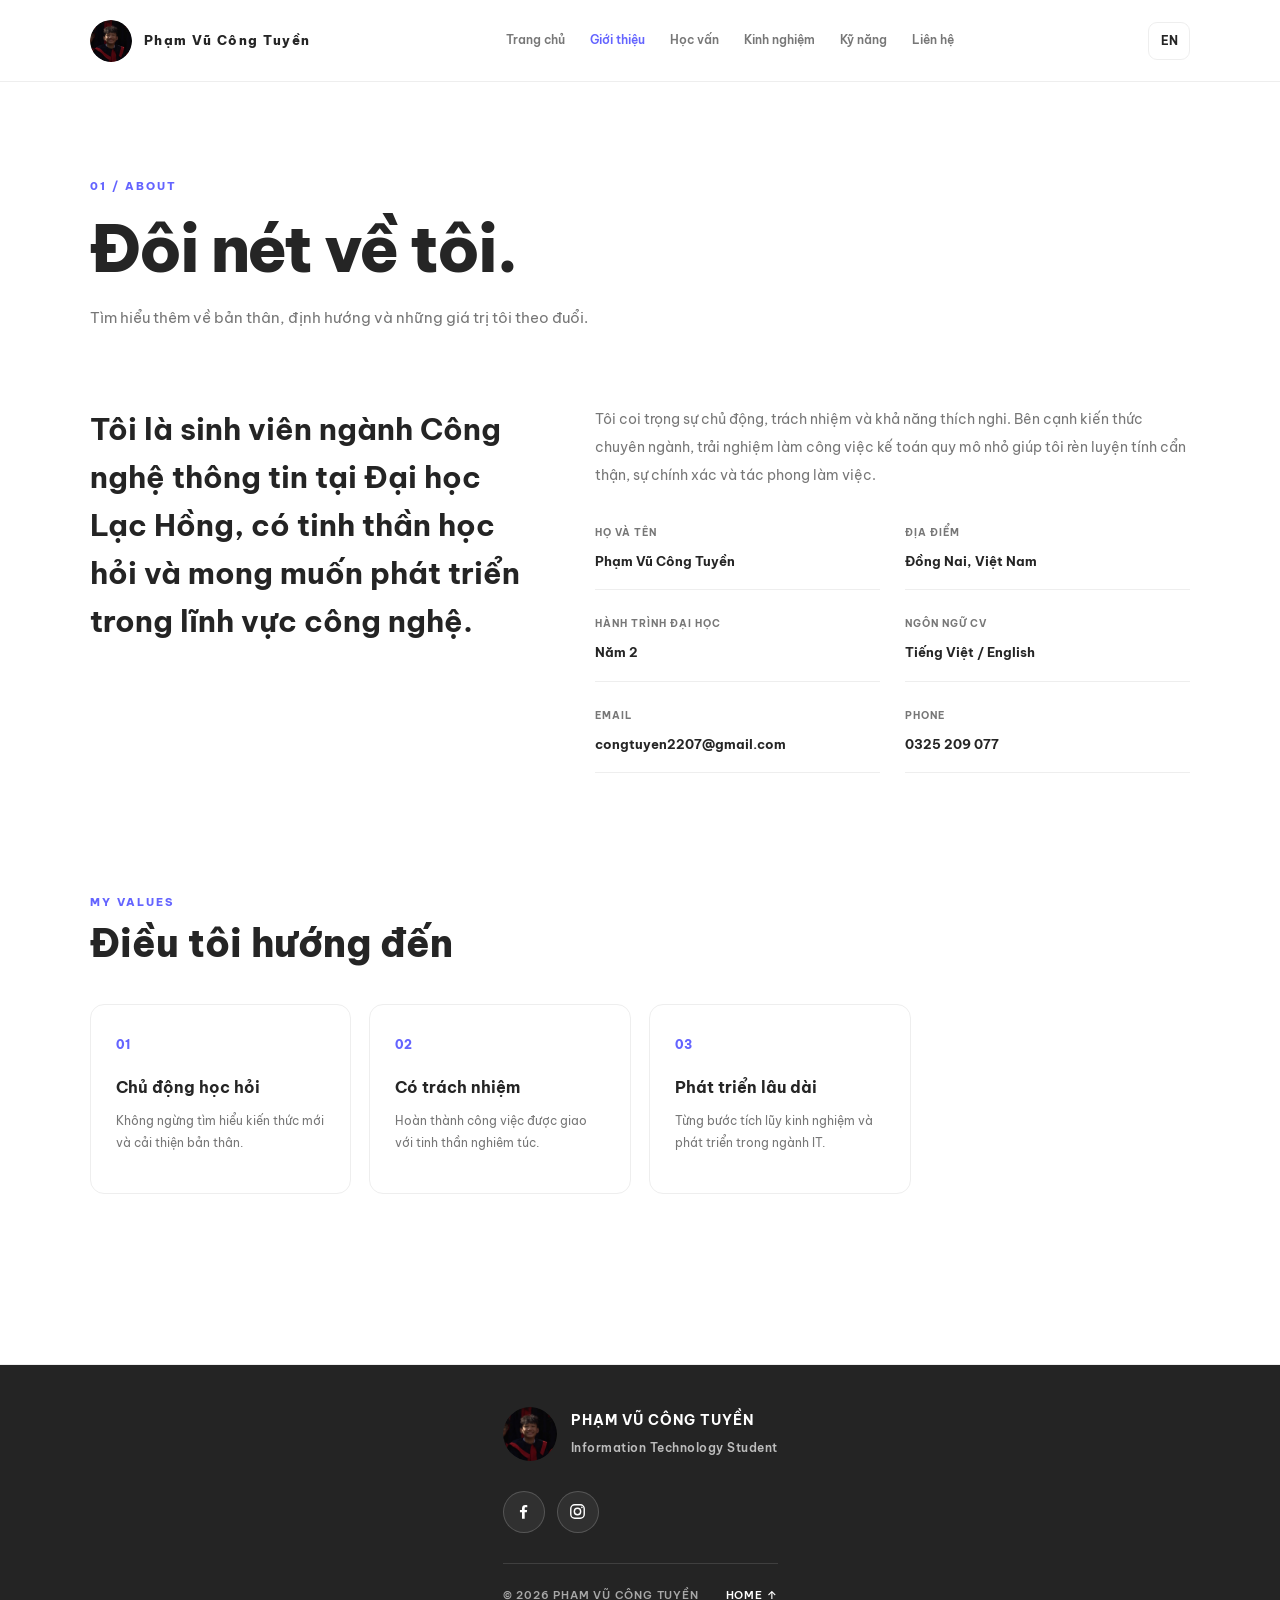
==== about.html @ cd97d3ff "Add files via upload" ====
<!DOCTYPE html>
<html lang="vi">

<head>
  <meta charset="UTF-8">
  <meta name="viewport" content="width=device-width, initial-scale=1.0">
  <title>Giới thiệu | Phạm Vũ Công Tuyền</title>
  <link rel="preconnect" href="https://fonts.googleapis.com">
  <link rel="preconnect" href="https://fonts.gstatic.com" crossorigin>
  <link
    href="https://fonts.googleapis.com/css2?family=Be+Vietnam+Pro:wght@400;500;600;700;800&family=Inter:wght@400;500;600;700;800&display=swap"
    rel="stylesheet">
  <link rel="stylesheet" href="css/style.css">
</head>

<body>

  <header class="topbar">
    <a class="brand" href="index.html">
      <img class="brand-logo" src="images/logo.png" alt="Logo Công Tuyền">
      <span>Phạm Vũ Công Tuyền</span>
    </a>

    <nav aria-label="Điều hướng chính">
      <a href="index.html" data-vi="Trang chủ" data-en="Home">Trang chủ</a>
      <a class="active" href="about.html" data-vi="Giới thiệu" data-en="About">Giới thiệu</a>
      <a href="education.html" data-vi="Học vấn" data-en="Education">Học vấn</a>
      <a href="experience.html" data-vi="Kinh nghiệm" data-en="Experience">Kinh nghiệm</a>
      <a href="skills.html" data-vi="Kỹ năng" data-en="Skills">Kỹ năng</a>
      <a href="contact.html" data-vi="Liên hệ" data-en="Contact">Liên hệ</a>
    </nav>

    <div class="top-actions">
      <button class="lang-btn" id="languageToggle" type="button">EN</button>
      <button class="menu-btn" id="menuToggle" type="button" aria-label="Mở menu">☰</button>
    </div>
  </header>

  <main class="page-main">
    <section class="page-banner section-wrap">
      <p class="eyebrow">01 / ABOUT</p>
      <h1 data-vi="Đôi nét về tôi." data-en="A little about me.">Đôi nét về tôi.</h1>
      <p data-vi="Tìm hiểu thêm về bản thân, định hướng và những giá trị tôi theo đuổi."
        data-en="Learn more about me, my goals, and the values I pursue.">
        Tìm hiểu thêm về bản thân, định hướng và những giá trị tôi theo đuổi.
      </p>
    </section>

    <section class="about section-wrap">
      <div class="about-grid">
        <div>
          <p class="about-lead"
            data-vi="Tôi là sinh viên ngành Công nghệ thông tin tại Đại học Lạc Hồng, có tinh thần học hỏi và mong muốn phát triển trong lĩnh vực công nghệ."
            data-en="I am an Information Technology student at Lac Hong University, eager to learn and develop a career in technology.">
            Tôi là sinh viên ngành Công nghệ thông tin tại Đại học Lạc Hồng, có tinh thần học hỏi và mong muốn phát
            triển trong lĩnh vực công nghệ.
          </p>
        </div>

        <div class="about-detail">
          <p data-vi="Tôi coi trọng sự chủ động, trách nhiệm và khả năng thích nghi. Bên cạnh kiến thức chuyên ngành, trải nghiệm làm công việc kế toán quy mô nhỏ giúp tôi rèn luyện tính cẩn thận, sự chính xác và tác phong làm việc."
            data-en="I value initiative, responsibility, and adaptability. My experience with small-scale accounting has helped me develop attention to detail, accuracy, and a practical work ethic.">
            Tôi coi trọng sự chủ động, trách nhiệm và khả năng thích nghi. Bên cạnh kiến thức chuyên ngành, trải nghiệm
            làm công việc kế toán quy mô nhỏ giúp tôi rèn luyện tính cẩn thận, sự chính xác và tác phong làm việc.
          </p>

          <div class="facts">
            <div>
              <small data-vi="HỌ VÀ TÊN" data-en="FULL NAME">HỌ VÀ TÊN</small>
              <b>Phạm Vũ Công Tuyền</b>
            </div>

            <div>
              <small data-vi="ĐỊA ĐIỂM" data-en="LOCATION">ĐỊA ĐIỂM</small>
              <b data-vi="Đồng Nai, Việt Nam" data-en="Dong Nai, Vietnam">Đồng Nai, Việt Nam</b>
            </div>

            <div>
              <small data-vi="HÀNH TRÌNH ĐẠI HỌC" data-en="UNIVERSITY JOURNEY">HÀNH TRÌNH ĐẠI HỌC</small>
              <b data-vi="Năm 2" data-en="Year 2">Năm 2</b>
            </div>

            <div>
              <small data-vi="NGÔN NGỮ CV" data-en="CV LANGUAGE">NGÔN NGỮ CV</small>
              <b>Tiếng Việt / English</b>
            </div>

            <div>
              <small>EMAIL</small>
              <b>congtuyen2207@gmail.com</b>
            </div>

            <div>
              <small>PHONE</small>
              <b>0325 209 077</b>
            </div>
          </div>
        </div>
      </div>
    </section>

    <section class="about-values section-wrap">
      <div class="section-heading">
        <p class="eyebrow">MY VALUES</p>
        <h2 data-vi="Điều tôi hướng đến" data-en="What I strive for">Điều tôi hướng đến</h2>
      </div>

      <div class="overview-grid">
        <article class="overview-card">
          <span>01</span>
          <h3 data-vi="Chủ động học hỏi" data-en="Proactive learning">Chủ động học hỏi</h3>
          <p data-vi="Không ngừng tìm hiểu kiến thức mới và cải thiện bản thân."
            data-en="Continuously learning new things and improving myself.">Không ngừng tìm hiểu kiến thức mới và cải
            thiện bản thân.</p>
        </article>

        <article class="overview-card">
          <span>02</span>
          <h3 data-vi="Có trách nhiệm" data-en="Responsibility">Có trách nhiệm</h3>
          <p data-vi="Hoàn thành công việc được giao với tinh thần nghiêm túc."
            data-en="Taking assigned tasks seriously and completing them responsibly.">Hoàn thành công việc được giao
            với tinh thần nghiêm túc.</p>
        </article>

        <article class="overview-card">
          <span>03</span>
          <h3 data-vi="Phát triển lâu dài" data-en="Long-term growth">Phát triển lâu dài</h3>
          <p data-vi="Từng bước tích lũy kinh nghiệm và phát triển trong ngành IT."
            data-en="Gradually gaining experience and building a career in IT.">Từng bước tích lũy kinh nghiệm và phát
            triển trong ngành IT.</p>
        </article>
      </div>
    </section>
  </main>

  <footer class="site-footer">
    <div class="footer-inner">
      <div class="footer-brand">
        <img src="images/logo.png" alt="Logo Công Tuyền">
        <div>
          <strong>PHẠM VŨ CÔNG TUYỀN</strong>
          <span>Information Technology Student</span>
        </div>
      </div>

      <div class="footer-socials">
        <a class="social-link facebook" href="https://www.facebook.com/tuyen207.az?locale=vi_VN" target="_blank"
          rel="noopener noreferrer" aria-label="Facebook">
          <svg viewBox="0 0 24 24" aria-hidden="true">
            <path
              d="M13.5 21v-8h2.7l.4-3h-3.1V8.1c0-.9.3-1.5 1.6-1.5h1.7V4c-.3 0-1.3-.1-2.5-.1-2.5 0-4.2 1.5-4.2 4.3V10H7.5v3h2.6v8h3.4z" />
          </svg>
        </a>

        <a class="social-link instagram" href="https://www.instagram.com/pvctwwhs/" target="_blank"
          rel="noopener noreferrer" aria-label="Instagram">
          <svg viewBox="0 0 24 24" aria-hidden="true">
            <rect x="3.5" y="3.5" width="17" height="17" rx="5" />
            <circle cx="12" cy="12" r="4" />
            <circle class="instagram-dot" cx="17.6" cy="6.8" r="1" />
          </svg>
        </a>
      </div>

      <div class="footer-bottom">
        <span>© 2026 PHẠM VŨ CÔNG TUYỀN</span>
        <a href="index.html">HOME ↑</a>
      </div>
    </div>
  </footer>

  <script src="js/script.js"></script>
</body>

</html>
---- css/style.css ----
* {
    box-sizing: border-box;
    margin: 0;
    padding: 0;
}

:root {
    --primary: rgb(100, 100, 255);
    --primary-dark: #65d6ff;
    --text: #252525;
    --muted: #777777;
    --background: #ffffff;
    --soft: #fff5f1;
    --border: #eeeeee;
    --dark: #242424;
}

html {
    scroll-behavior: smooth;
}

body {
    font-family: "Be Vietnam Pro", "Inter", sans-serif;
    color: var(--text);
    background: var(--background);
    line-height: 1.7;
}

a {
    text-decoration: none;
    color: inherit;
}

button {
    font-family: inherit;
    cursor: pointer;
}

button,
a {
    -webkit-tap-highlight-color: transparent;
}

/* HEADER */

.topbar {
    width: 100%;
    min-height: 82px;
    padding: 0 7%;
    display: flex;
    align-items: center;
    justify-content: space-between;
    gap: 25px;
    background: rgba(255, 255, 255, 0.96);
    border-bottom: 1px solid var(--border);
    position: sticky;
    top: 0;
    z-index: 1000;
    backdrop-filter: blur(12px);
}

.brand {
    display: flex;
    align-items: center;
    gap: 12px;
    font-size: 13px;
    font-weight: 800;
    letter-spacing: 1.5px;
    white-space: nowrap;
}

.brand-mark {
    width: 42px;
    height: 42px;
    display: grid;
    place-items: center;
    background: var(--primary);
    color: white;
    border-radius: 12px;
    font-size: 16px;
    font-weight: 800;
}

.topbar nav {
    display: flex;
    align-items: center;
    gap: 25px;
}

.topbar nav a {
    font-size: 12px;
    font-weight: 600;
    color: var(--muted);
    transition: 0.25s;
    white-space: nowrap;
}

.topbar nav a:hover,
.topbar nav a.active {
    color: var(--primary);
}

.top-actions {
    display: flex;
    align-items: center;
    gap: 10px;
}

.lang-btn {
    width: 42px;
    height: 38px;
    border: 1px solid var(--border);
    border-radius: 9px;
    background: white;
    color: var(--text);
    font-size: 12px;
    font-weight: 700;
    transition: 0.25s;
}

.lang-btn:hover {
    background: var(--primary);
    color: white;
    border-color: var(--primary);
}

.menu-btn {
    display: none;
    width: 40px;
    height: 38px;
    border: none;
    border-radius: 8px;
    background: var(--soft);
    color: var(--primary);
    font-size: 21px;
}

/* COMMON */

.section-wrap {
    width: 86%;
    max-width: 1200px;
    margin: 0 auto;
}

.page-main {
    min-height: 75vh;
}

.eyebrow {
    color: var(--primary);
    font-size: 11px;
    font-weight: 800;
    letter-spacing: 2px;
    text-transform: uppercase;
}

.section-heading {
    margin-bottom: 35px;
}

.section-heading h2 {
    margin-top: 8px;
    font-size: clamp(27px, 4vw, 38px);
    line-height: 1.3;
    font-weight: 800;
}

.page-banner {
    padding-top: 95px;
    padding-bottom: 55px;
}

.page-banner h1 {
    max-width: 800px;
    margin-top: 13px;
    font-size: clamp(38px, 6vw, 65px);
    line-height: 1.2;
    font-weight: 800;
    letter-spacing: -2px;
}

.page-banner>p:last-child {
    max-width: 650px;
    margin-top: 18px;
    color: var(--muted);
    font-size: 15px;
}

/* BUTTONS */

.button {
    min-height: 48px;
    padding: 0 23px;
    display: inline-flex;
    align-items: center;
    justify-content: center;
    gap: 9px;
    border-radius: 9px;
    font-size: 12px;
    font-weight: 700;
    transition: 0.25s;
}

.primary {
    background: var(--primary);
    color: white;
    border: 1px solid var(--primary);
}

.primary:hover {
    background: var(--primary-dark);
    border-color: var(--primary-dark);
    transform: translateY(-2px);
}

.secondary {
    background: white;
    color: var(--text);
    border: 1px solid #dddddd;
}

.secondary:hover {
    border-color: var(--primary);
    color: var(--primary);
    transform: translateY(-2px);
}

/* HOME HERO */

.hero {
    min-height: 620px;
    padding-top: 80px;
    padding-bottom: 90px;
    display: grid;
    grid-template-columns: 1.1fr 0.9fr;
    align-items: center;
    gap: 50px;
}

.hero-copy {
    max-width: 650px;
}

.hero .eyebrow {
    display: flex;
    align-items: center;
    gap: 9px;
}

.status-dot {
    width: 8px;
    height: 8px;
    background: #43b581;
    border-radius: 50%;
    box-shadow: 0 0 0 4px #e5f7ee;
}

.hello {
    margin-top: 35px;
    color: var(--muted);
    font-size: 17px;
}

.hero h1 {
    margin-top: 8px;
    font-size: clamp(43px, 6vw, 72px);
    line-height: 1.14;
    letter-spacing: -3px;
    font-weight: 800;
}

.hero h1 span {
    color: var(--primary);
}

.hero h2 {
    margin-top: 18px;
    font-size: 18px;
    font-weight: 700;
}

.hero-description {
    max-width: 570px;
    margin-top: 17px;
    color: var(--muted);
    font-size: 14px;
    line-height: 1.9;
}

.hero-buttons {
    display: flex;
    flex-wrap: wrap;
    gap: 12px;
    margin-top: 28px;
}

.quick-info {
    display: flex;
    flex-wrap: wrap;
    gap: 22px;
    margin-top: 30px;
    color: var(--muted);
    font-size: 11px;
}

.hero-visual {
    min-height: 430px;
    position: relative;
    display: flex;
    align-items: center;
    justify-content: center;
}

.photo-frame {
    width: 310px;
    height: 390px;
    position: relative;
    z-index: 2;
    display: grid;
    place-items: center;
    overflow: hidden;
    background: linear-gradient(145deg, #DCEBFA, #D8EEE5);
    border: 10px solid #C9D8E8;
    border-radius: 150px 150px 25px 25px;
    box-shadow: 0 25px 70px rgba(100, 60, 40, 0.13);
}

.photo-placeholder {
    width: 100%;
    height: 100%;
    display: flex;
    flex-direction: column;
    align-items: center;
    justify-content: center;
    gap: 10px;
    cursor: pointer;
    color: var(--primary-dark);
    text-align: center;
    padding: 20px;
}

.photo-icon {
    width: 58px;
    height: 58px;
    display: grid;
    place-items: center;
    background: white;
    border-radius: 50%;
    font-size: 30px;
}

.photo-placeholder strong {
    font-size: 14px;
}

.photo-placeholder small {
    font-size: 10px;
    color: var(--muted);
}

#profilePhoto {
    width: 100%;
    height: 100%;
    object-fit: contain;
    object-position: center bottom;
}

.photo-edit {
    width: 39px;
    height: 39px;
    position: absolute;
    right: 14px;
    bottom: 14px;
    z-index: 3;
    border: none;
    border-radius: 50%;
    background: var(--primary);
    color: white;
    font-size: 18px;
}

.floating-card {
    position: absolute;
    z-index: 4;
    right: -15px;
    bottom: 45px;
    display: flex;
    align-items: center;
    gap: 12px;
    padding: 15px 18px;
    background: white;
    border-radius: 13px;
    box-shadow: 0 12px 40px rgba(0, 0, 0, 0.1);
}

.floating-icon {
    width: 37px;
    height: 37px;
    display: grid;
    place-items: center;
    background: var(--soft);
    color: var(--primary);
    border-radius: 10px;
    font-size: 20px;
}

.floating-card b {
    display: block;
    font-size: 11px;
}

.floating-card small {
    display: block;
    color: var(--muted);
    font-size: 9px;
}

.decor {
    position: absolute;
    border-radius: 50%;
    background: var(--soft);
}

.decor-one {
    background: #58a9f0;
    width: 100px;
    height: 100px;
    top: 15px;
    right: 25px;
}

.decor-two {
    width: 65px;
    height: 65px;
    bottom: 30px;
    left: 10px;
    background: #508aff;
}

/* HOME OVERVIEW */

.home-overview {
    padding-top: 45px;
    padding-bottom: 100px;
}

.overview-grid {
    display: grid;
    grid-template-columns: repeat(4, 1fr);
    gap: 18px;
}

.overview-card {
    min-height: 190px;
    padding: 25px;
    background: white;
    border: 1px solid var(--border);
    border-radius: 14px;
    transition: 0.25s;
}

a.overview-card:hover {
    transform: translateY(-5px);
    border-color: var(--primary);
    box-shadow: 0 15px 35px rgba(0, 0, 0, 0.05);
}

.overview-card>span {
    color: var(--primary);
    font-size: 12px;
    font-weight: 800;
}

.overview-card h3 {
    margin-top: 17px;
    font-size: 16px;
}

.overview-card p {
    margin-top: 9px;
    color: var(--muted);
    font-size: 12px;
    line-height: 1.8;
}

/* ABOUT */

.about {
    padding-top: 20px;
    padding-bottom: 90px;
}

.about-grid {
    display: grid;
    grid-template-columns: 0.85fr 1.15fr;
    gap: 65px;
}

.about-lead {
    color: var(--dark);
    font-size: clamp(22px, 3vw, 30px);
    line-height: 1.6;
    font-weight: 700;
}

.about-detail>p {
    color: var(--muted);
    font-size: 14px;
    line-height: 2;
}

.facts {
    margin-top: 35px;
    display: grid;
    grid-template-columns: 1fr 1fr;
    gap: 25px;
}

.facts div {
    padding-bottom: 15px;
    border-bottom: 1px solid var(--border);
}

.facts small {
    display: block;
    margin-bottom: 6px;
    color: var(--muted);
    font-size: 10px;
    font-weight: 700;
    letter-spacing: 1px;
}

.facts b {
    font-size: 13px;
    overflow-wrap: anywhere;
}

.about-values {
    padding-top: 30px;
    padding-bottom: 100px;
}

/* EDUCATION */

.education {
    padding-top: 20px;
    padding-bottom: 65px;
}

.timeline-card {
    min-height: 190px;
    padding: 35px;
    display: grid;
    grid-template-columns: 180px 1fr 90px;
    align-items: center;
    gap: 25px;
    background: var(--soft);
    border: 1px solid #f9e5dc;
    border-radius: 16px;
}

.timeline-date {
    color: var(--primary-dark);
    font-size: 14px;
    font-weight: 800;
}

.timeline-date span {
    display: block;
    margin-top: 8px;
    font-size: 10px;
    letter-spacing: 1px;
}

.timeline-card h3 {
    font-size: 21px;
}

.timeline-card p {
    margin-top: 5px;
    color: var(--primary-dark);
    font-size: 14px;
    font-weight: 600;
}

.timeline-card small {
    display: block;
    margin-top: 8px;
    color: var(--muted);
    font-size: 11px;
}

.school-mark {
    width: 75px;
    height: 75px;
    display: grid;
    place-items: center;
    border-radius: 17px;
    background: var(--primary);
    color: white;
    font-size: 20px;
    font-weight: 800;
}

.education-detail {
    padding-top: 20px;
    padding-bottom: 100px;
}

/* EXPERIENCE */

.experience {
    padding-top: 20px;
    padding-bottom: 70px;
}

.experience-grid {
    display: grid;
    grid-template-columns: 1fr 1fr;
    gap: 22px;
}

.experience-card {
    min-height: 340px;
    padding: 30px;
    position: relative;
    border: 1px solid var(--border);
    border-radius: 16px;
    background: white;
    transition: 0.25s;
}

.experience-card:hover {
    transform: translateY(-4px);
    box-shadow: 0 15px 35px rgba(0, 0, 0, 0.05);
}

.soft-card {
    background: var(--soft);
    border-color: #f9e5dc;
}

.card-number {
    position: absolute;
    top: 25px;
    right: 28px;
    color: #dddddd;
    font-size: 17px;
    font-weight: 800;
}

.card-icon {
    width: 48px;
    height: 48px;
    display: grid;
    place-items: center;
    background: var(--soft);
    color: var(--primary);
    border-radius: 12px;
    font-size: 23px;
}

.soft-card .card-icon {
    background: white;
}

.experience-card h3 {
    margin-top: 23px;
    font-size: 19px;
}

.experience-card p {
    margin-top: 13px;
    color: var(--muted);
    font-size: 13px;
    line-height: 1.9;
}

.tags {
    display: flex;
    flex-wrap: wrap;
    gap: 8px;
    margin-top: 22px;
}

.tags span {
    padding: 6px 11px;
    background: var(--soft);
    color: var(--primary-dark);
    border-radius: 20px;
    font-size: 10px;
    font-weight: 600;
}

.soft-card .tags span {
    background: white;
}

.experience-strengths {
    padding-top: 20px;
    padding-bottom: 100px;
}

.note {
    margin-top: 25px;
    padding: 17px 20px;
    background: #fff9e9;
    border-left: 3px solid #edb64c;
    border-radius: 7px;
    color: #75623c;
    font-size: 12px;
    line-height: 1.8;
}

/* SKILLS */

.skills {
    padding-top: 20px;
    padding-bottom: 55px;
}

.empty-grid {
    display: grid;
    grid-template-columns: 1fr 1fr;
    gap: 22px;
}

.empty-panel {
    min-height: 210px;
    padding: 30px;
    border: 1px dashed #e6c7ba;
    border-radius: 15px;
    background: #fffaf7;
}

.empty-panel>span {
    color: var(--primary);
    font-size: 27px;
    font-weight: 800;
}

.empty-panel h3 {
    margin-top: 13px;
    font-size: 17px;
}

.empty-panel p {
    margin-top: 10px;
    color: var(--muted);
    font-size: 12px;
    line-height: 1.9;
}

/* CONTACT */

.contact {
    padding-top: 20px;
    padding-bottom: 100px;
}

.contact-panel {
    padding: 55px;
    display: grid;
    grid-template-columns: 1fr 0.85fr;
    gap: 55px;
    align-items: center;
    background: var(--dark);
    color: white;
    border-radius: 20px;
}

.contact-panel h2 {
    margin-top: 15px;
    font-size: clamp(28px, 4vw, 42px);
    line-height: 1.3;
}

.contact-panel>div:first-child>p:last-child {
    max-width: 450px;
    margin-top: 18px;
    color: #c4c4c4;
    font-size: 13px;
    line-height: 1.9;
}

.contact-links {
    display: flex;
    flex-direction: column;
    gap: 22px;
}

.contact-links a,
.contact-links>div {
    padding-bottom: 17px;
    border-bottom: 1px solid #454545;
}

.contact-links small {
    display: block;
    margin-bottom: 6px;
    color: #b6b6b6;
    font-size: 10px;
    letter-spacing: 1.5px;
}

.contact-links b {
    font-size: 13px;
    overflow-wrap: anywhere;
}

.contact-links a:hover b {
    color: #ff9b7e;
}

/* FOOTER */

footer {
    min-height: 90px;
    padding: 25px 7%;
    display: flex;
    align-items: center;
    justify-content: space-between;
    gap: 20px;
    border-top: 1px solid var(--border);
    color: var(--muted);
    font-size: 10px;
    font-weight: 600;
    letter-spacing: 0.5px;
}

footer a {
    color: var(--primary);
}

/* RESPONSIVE */

@media (max-width: 1050px) {
    .topbar {
        padding: 0 4%;
    }

    .topbar nav {
        gap: 14px;
    }

    .topbar nav a {
        font-size: 11px;
    }

    .section-wrap {
        width: 90%;
    }

    .overview-grid {
        grid-template-columns: repeat(2, 1fr);
    }
}

@media (max-width: 760px) {
    .topbar {
        min-height: 72px;
        padding: 0 5%;
    }

    .brand {
        font-size: 11px;
    }

    .brand-mark {
        width: 38px;
        height: 38px;
    }

    .menu-btn {
        display: block;
    }

    .topbar nav {
        display: none;
        position: absolute;
        top: 72px;
        left: 0;
        width: 100%;
        padding: 15px 5% 22px;
        flex-direction: column;
        align-items: stretch;
        gap: 0;
        background: white;
        border-bottom: 1px solid var(--border);
        box-shadow: 0 15px 25px rgba(0, 0, 0, 0.05);
    }

    .topbar nav.open {
        display: flex;
    }

    .topbar nav a {
        padding: 12px 0;
        border-bottom: 1px solid var(--border);
        font-size: 13px;
    }

    .hero {
        grid-template-columns: 1fr;
        gap: 25px;
        padding-top: 55px;
        padding-bottom: 60px;
    }

    .hero-visual {
        min-height: 400px;
    }

    .photo-frame {
        background: #83d4ff;
        width: 270px;
        height: 340px;
    }

    .floating-card {
        right: 0;
        bottom: 25px;
    }

    .about-grid {
        grid-template-columns: 1fr;
        gap: 30px;
    }

    .timeline-card {
        grid-template-columns: 1fr auto;
        gap: 18px;
    }

    .timeline-card>div:nth-child(2) {
        grid-column: 1 / -1;
        grid-row: 2;
    }

    .school-mark {
        grid-column: 2;
        grid-row: 1;
    }

    .experience-grid,
    .empty-grid,
    .contact-panel {
        grid-template-columns: 1fr;
    }

    .contact-panel {
        padding: 35px 25px;
        gap: 35px;
    }

    .page-banner {
        padding-top: 65px;
        padding-bottom: 40px;
    }

    footer {
        flex-direction: column;
        align-items: flex-start;
        padding: 25px 5%;
    }
}

@media (max-width: 480px) {
    .section-wrap {
        width: 90%;
    }

    .hero h1 {
        font-size: 43px;
        letter-spacing: -2px;
    }

    .hero-buttons {
        flex-direction: column;
        align-items: stretch;
    }

    .quick-info {
        flex-direction: column;
        gap: 8px;
    }

    .overview-grid {
        grid-template-columns: 1fr;
    }

    .facts {
        grid-template-columns: 1fr;
        gap: 15px;
    }

    .timeline-card {
        padding: 23px;
    }

    .experience-card {
        padding: 24px;
    }

    .contact-panel {
        padding: 28px 20px;
    }

    .page-banner h1 {
        letter-spacing: -1px;
    }
}

/* PRINT */

@media print {

    .topbar,
    footer,
    .hero-buttons,
    .photo-edit,
    .photo-placeholder,
    .floating-card,
    .decor,
    .menu-btn,
    .lang-btn {
        display: none !important;
    }

    body {
        background: white;
        color: black;
    }

    .section-wrap {
        width: 100%;
        max-width: none;
    }

    .hero {
        min-height: auto;
        padding: 20px 0;
    }

    .page-main {
        min-height: auto;
    }

    .contact-panel {
        background: white;
        color: black;
        border: 1px solid #dddddd;
    }

    .contact-panel>div:first-child>p:last-child,
    .contact-links small {
        color: #555555;
    }

    .contact-links a,
    .contact-links>div {
        border-color: #dddddd;
    }

    .experience-card,
    .overview-card,
    .timeline-card,
    .empty-panel {
        break-inside: avoid;
    }
}

/* =========================================
   LOGO NAVBAR
========================================= */

.brand-logo {
    width: 42px;
    height: 42px;
    object-fit: cover;
    border-radius: 50%;
    flex-shrink: 0;
    display: block;
}


/* =========================================
   ẢNH CHÂN DUNG TRANG CHỦ
========================================= */

.hero-visual {
    position: relative;
    isolation: isolate;
}

.photo-frame {
    position: relative;
    width: 100%;
    max-width: 440px;
    min-height: 490px;
    margin: 0 auto;
    border-radius: 32px;
    background: linear-gradient(145deg, #EAF4FF, #CFE5FA);
    overflow: visible;
    display: flex;
    align-items: flex-end;
    justify-content: center;
    border: 1px solid rgba(240, 120, 88, 0.12);
    box-shadow: 0 25px 60px rgba(240, 120, 88, 0.12);
}

.hero-portrait {
    position: relative;
    z-index: 2;
    display: block;
    width: 100%;
    height: auto;
    max-height: 570px;
    object-fit: contain;
    object-position: bottom center;
    margin-bottom: -1px;
    filter: drop-shadow(0 12px 20px rgba(20, 20, 20, 0.08));
}


/* =========================================
   TRANG TRÍ HERO
========================================= */

.decor {
    pointer-events: none;
}

.decor-one {
    z-index: -1;
}

.decor-two {
    z-index: -1;
}

.floating-card {
    z-index: 4;
}


/* =========================================
   FOOTER MỚI
========================================= */

.site-footer {
    width: 100%;
    margin-top: 70px;
    padding: 42px 24px 22px;
    background: #242424;
    color: #ffffff;
}

.footer-inner {
    max-width: 1200px;
    margin: 0 auto;
    display: flex;
    flex-direction: column;
    gap: 30px;
}

.footer-brand {
    display: flex;
    align-items: center;
    gap: 14px;
}

.footer-brand img {
    width: 54px;
    height: 54px;
    border-radius: 50%;
    object-fit: cover;
    flex-shrink: 0;
}

.footer-brand div {
    display: flex;
    flex-direction: column;
    gap: 5px;
}

.footer-brand strong {
    font-size: 14px;
    letter-spacing: 1px;
    font-weight: 700;
}

.footer-brand span {
    font-size: 12px;
    color: #bdbdbd;
}


/* =========================================
   SOCIAL ICON
========================================= */

.footer-socials {
    display: flex;
    align-items: center;
    gap: 12px;
}

.social-link {
    width: 42px;
    height: 42px;
    display: flex;
    align-items: center;
    justify-content: center;
    border-radius: 50%;
    border: 1px solid rgba(255, 255, 255, 0.18);
    background: rgba(255, 255, 255, 0.06);
    color: #ffffff;
    transition:
        transform 0.25s ease,
        background 0.25s ease,
        border-color 0.25s ease;
}

.social-link svg {
    width: 19px;
    height: 19px;
    fill: currentColor;
}

.social-link.instagram svg {
    fill: none;
    stroke: currentColor;
    stroke-width: 1.8;
}

.social-link.instagram .instagram-dot {
    fill: currentColor;
    stroke: none;
}

.social-link.facebook:hover {
    background: #1877f2;
    border-color: #1877f2;
    transform: translateY(-3px);
}

.social-link.instagram:hover {
    background: #c13584;
    border-color: #c13584;
    transform: translateY(-3px);
}


/* =========================================
   FOOTER BOTTOM
========================================= */

.footer-bottom {
    display: flex;
    align-items: center;
    justify-content: space-between;
    gap: 20px;
    padding-top: 22px;
    border-top: 1px solid rgba(255, 255, 255, 0.12);
}

.footer-bottom span {
    color: #a8a8a8;
    font-size: 11px;
    letter-spacing: 0.8px;
}

.footer-bottom a {
    color: #ffffff;
    text-decoration: none;
    font-size: 11px;
    font-weight: 600;
    letter-spacing: 0.8px;
    transition: color 0.25s ease;
}

.footer-bottom a:hover {
    color: var(--primary);
}


/* =========================================
   RESPONSIVE
========================================= */

@media (max-width: 1050px) {
    .photo-frame {
        max-width: 390px;
        min-height: 420px;
    }

    .hero-portrait {
        max-height: 500px;
    }
}

@media (max-width: 760px) {
    .site-footer {
        margin-top: 45px;
        padding: 35px 20px 20px;
    }

    .footer-inner {
        gap: 24px;
    }

    .footer-brand img {
        width: 46px;
        height: 46px;
    }

    .photo-frame {
        max-width: 350px;
        min-height: 380px;
        border-radius: 26px;
    }

    .hero-portrait {
        max-height: 440px;
    }
}

@media (max-width: 480px) {
    .brand-logo {
        width: 35px;
        height: 35px;
    }

    .photo-frame {
        max-width: 290px;
        min-height: 330px;
        border-radius: 22px;
    }

    .hero-portrait {
        max-height: 370px;
    }

    .footer-bottom {
        flex-direction: column;
        align-items: flex-start;
        gap: 12px;
    }

    .footer-brand strong {
        font-size: 12px;
    }

    .footer-brand span {
        font-size: 11px;
    }
}


/* =========================================
   PRINT
========================================= */

@media print {
    .site-footer {
        display: none !important;
    }

    .hero-visual {
        break-inside: avoid;
    }

    .photo-frame {
        box-shadow: none;
        border: none;
    }

    .hero-portrait {
        filter: none;
    }
}

/* PORTRAIT - OVERLAPPING DESIGN */

.hero-visual {
    min-height: 500px;
    position: relative;
    display: flex;
    align-items: center;
    justify-content: center;
    isolation: isolate;
}

/* Bìa xanh nghiêng */
.photo-frame {
    width: 330px;
    height: 410px;
    position: absolute;
    top: 50%;
    left: 50%;
    transform: translate(-50%, -50%);
    overflow: visible;
    border: none;
    border-radius: 0;
    background: transparent;
    box-shadow: none;
    z-index: 1;
}

.photo-frame::before {
    content: "";
    position: absolute;
    inset: 0;
    border-radius: 22px;
    background: linear-gradient(145deg, #DDEAFF, #B9CCF3);
    transform: rotate(-9deg);
    box-shadow: 0 25px 55px rgba(90, 120, 180, 0.15);
}

/* Ảnh chân dung tràn ra ngoài bìa */
#profilePhoto {
    position: absolute;
    width: 390px;
    height: 500px;
    max-width: none;
    object-fit: contain;
    object-position: center bottom;
    left: 50%;
    bottom: -35px;
    transform: translateX(-50%);
    z-index: 3;
}

/* Ẩn placeholder và nút chỉnh ảnh trên CV */
.photo-placeholder,
.photo-edit {
    display: none !important;
}

/* Ẩn ảnh khi chưa được tải */
#profilePhoto[hidden] {
    display: none !important;
}

/* Hình trang trí phía sau bìa */
.decor {
    position: absolute;
    z-index: 0;
    border-radius: 50%;
}

/* Khối cam san hô phía trên */
.decor-one {
    width: 230px;
    height: 230px;
    top: 15px;
    left: 10px;
    right: auto;
    background: #F39A7D;
    border-radius: 48% 52% 58% 42%;
    transform: rotate(-25deg);
}

/* Khối cam phía dưới */
.decor-two {
    width: 125px;
    height: 48px;
    bottom: 35px;
    left: 5px;
    background: #F39A7D;
    border-radius: 50px;
    transform: rotate(12deg);
}

/* Thẻ nổi */
.floating-card {
    z-index: 5;
    right: -10px;
    bottom: 45px;
}

/* RESPONSIVE PORTRAIT */
@media (max-width: 760px) {
    .hero-visual {
        min-height: 440px;
    }

    .photo-frame {
        width: 280px;
        height: 350px;
    }

    #profilePhoto {
        width: 340px;
        height: 430px;
        bottom: -20px;
    }

    .decor-one {
        width: 180px;
        height: 180px;
        left: 5px;
        top: 10px;
    }

    .decor-two {
        width: 100px;
        height: 40px;
        bottom: 25px;
    }

    .floating-card {
        right: 0;
        bottom: 20px;
    }
}

@media (max-width: 480px) {
    .hero-visual {
        min-height: 400px;
    }

    .photo-frame {
        width: 250px;
        height: 320px;
    }

    #profilePhoto {
        width: 310px;
        height: 390px;
        bottom: -15px;
    }

    .floating-card {
        transform: scale(0.85);
        transform-origin: right bottom;
    }
}

.school-mark {
    width: 110px;
    height: 110px;
    display: flex;
    align-items: center;
    justify-content: center;
    background: white;
    border-radius: 20px;
    overflow: hidden;
}

.school-mark img {
    width: 90%;
    height: 90%;
    object-fit: contain;
}

/* ===== THEME TOGGLE BUTTON ===== */

.theme-toggle {
    width: 42px;
    height: 42px;
    border: 1px solid var(--border);
    border-radius: 12px;
    background: var(--background);
    color: var(--text);
    display: flex;
    align-items: center;
    justify-content: center;
    cursor: pointer;
    font-size: 19px;
    transition: 0.3s ease;
}

.theme-toggle:hover {
    transform: translateY(-2px);
    border-color: var(--primary);
    box-shadow: 0 4px 14px rgba(100, 90, 255, 0.12);
}

.theme-icon {
    display: inline-block;
    line-height: 1;
}

/* ===== DARK MODE ===== */

html[data-theme="dark"] {
    --primary: #8B83FF;
    --primary-dark: #756BFF;
    --text: #E9E9F2;
    --muted: #A5A5B5;
    --background: #15151D;
    --soft: #22222D;
    --border: #353541;
    --dark: #F1F1F7;
}

html[data-theme="dark"] body {
    background: #15151D;
    color: #E9E9F2;
}

html[data-theme="dark"] .topbar {
    background: rgba(21, 21, 29, 0.94);
    border-bottom-color: #353541;
}

html[data-theme="dark"] nav a,
html[data-theme="dark"] .nav-links a {
    color: #B8B8C8;
}

html[data-theme="dark"] nav a:hover,
html[data-theme="dark"] .nav-links a:hover,
html[data-theme="dark"] nav a.active,
html[data-theme="dark"] .nav-links a.active {
    color: var(--primary);
}

html[data-theme="dark"] h1,
html[data-theme="dark"] h2,
html[data-theme="dark"] h3,
html[data-theme="dark"] h4,
html[data-theme="dark"] b,
html[data-theme="dark"] strong {
    color: var(--text);
}

html[data-theme="dark"] p,
html[data-theme="dark"] small {
    color: var(--muted);
}

html[data-theme="dark"] .card,
html[data-theme="dark"] .overview-card,
html[data-theme="dark"] .empty-panel,
html[data-theme="dark"] .timeline-card,
html[data-theme="dark"] .contact-panel,
html[data-theme="dark"] .skill-card,
html[data-theme="dark"] .project-card,
html[data-theme="dark"] .facts>div {
    background: #22222D;
    border-color: #353541;
}

html[data-theme="dark"] .button.secondary,
html[data-theme="dark"] .secondary {
    background: #22222D;
    color: #E9E9F2;
    border-color: #444452;
}

html[data-theme="dark"] .theme-toggle {
    background: #22222D;
    border-color: #444452;
    color: #E9E9F2;
}

html[data-theme="dark"] footer,
html[data-theme="dark"] .site-footer {
    background: #111118;
    color: #A5A5B5;
    border-color: #353541;
}

html[data-theme="dark"] .photo-frame::before {
    opacity: 0.95;
}

/* Smooth transition */
body,
.topbar,
.card,
.empty-panel,
.timeline-card,
.contact-panel,
footer,
.site-footer,
.theme-toggle {
    transition:
        background-color 0.3s ease,
        color 0.3s ease,
        border-color 0.3s ease;
}

/* ===== FIX CARD DARK MODE ===== */

/* Thẻ nội dung và kinh nghiệm */
html[data-theme="dark"] .experience-card,
html[data-theme="dark"] .experience-item,
html[data-theme="dark"] .work-card,
html[data-theme="dark"] .job-card,
html[data-theme="dark"] .experience-content,
html[data-theme="dark"] .experience-box {
    background: #22222D !important;
    color: #E9E9F2 !important;
    border-color: #353541 !important;
}

/* Tiêu đề trong thẻ */
html[data-theme="dark"] .experience-card h3,
html[data-theme="dark"] .experience-item h3,
html[data-theme="dark"] .work-card h3,
html[data-theme="dark"] .job-card h3,
html[data-theme="dark"] .experience-content h3 {
    color: #F1F1F7 !important;
}

/* Nội dung mô tả */
html[data-theme="dark"] .experience-card p,
html[data-theme="dark"] .experience-item p,
html[data-theme="dark"] .work-card p,
html[data-theme="dark"] .job-card p,
html[data-theme="dark"] .experience-content p {
    color: #B9B9CA !important;
}

/* Thẻ nổi ở trang chủ */
html[data-theme="dark"] .floating-card {
    background: #22222D !important;
    color: #F1F1F7 !important;
    border-color: #353541 !important;
    box-shadow: 0 12px 35px rgba(0, 0, 0, 0.3) !important;
}

html[data-theme="dark"] .floating-card h3,
html[data-theme="dark"] .floating-card b,
html[data-theme="dark"] .floating-card strong {
    color: #F1F1F7 !important;
}

html[data-theme="dark"] .floating-card p,
html[data-theme="dark"] .floating-card small,
html[data-theme="dark"] .floating-card span {
    color: #B9B9CA !important;
}

/* Các thẻ thông tin */
html[data-theme="dark"] .facts>div,
html[data-theme="dark"] .fact-item,
html[data-theme="dark"] .info-card {
    background: #22222D !important;
    color: #E9E9F2 !important;
    border-color: #353541 !important;
}

/* Tiêu đề, nội dung các thẻ */
html[data-theme="dark"] .facts small,
html[data-theme="dark"] .fact-item small,
html[data-theme="dark"] .info-card small {
    color: #A5A5B5 !important;
}

html[data-theme="dark"] .facts b,
html[data-theme="dark"] .fact-item b,
html[data-theme="dark"] .info-card b {
    color: #F1F1F7 !important;
}

/* Các badge / tag */
html[data-theme="dark"] .tag,
html[data-theme="dark"] .badge,
html[data-theme="dark"] .skill-tag {
    background: #30303E !important;
    color: #A39BFF !important;
    border-color: #454555 !important;
}

/* FIX NÚT CHUYỂN NGÔN NGỮ DARK MODE */

html[data-theme="dark"] .lang-btn,
html[data-theme="dark"] .language-btn,
html[data-theme="dark"] .lang-toggle {
    background: #22222D !important;
    color: #F1F1F7 !important;
    border: 1px solid #444452 !important;
}

html[data-theme="dark"] .lang-btn:hover,
html[data-theme="dark"] .language-btn:hover,
html[data-theme="dark"] .lang-toggle:hover {
    background: #30303E !important;
    color: #A39BFF !important;
    border-color: #8B83FF !important;
}

/* Nếu nút EN nằm trong khu vực nav-actions */
html[data-theme="dark"] .nav-actions button {
    background: #22222D;
    color: #F1F1F7;
    border-color: #444452;
}
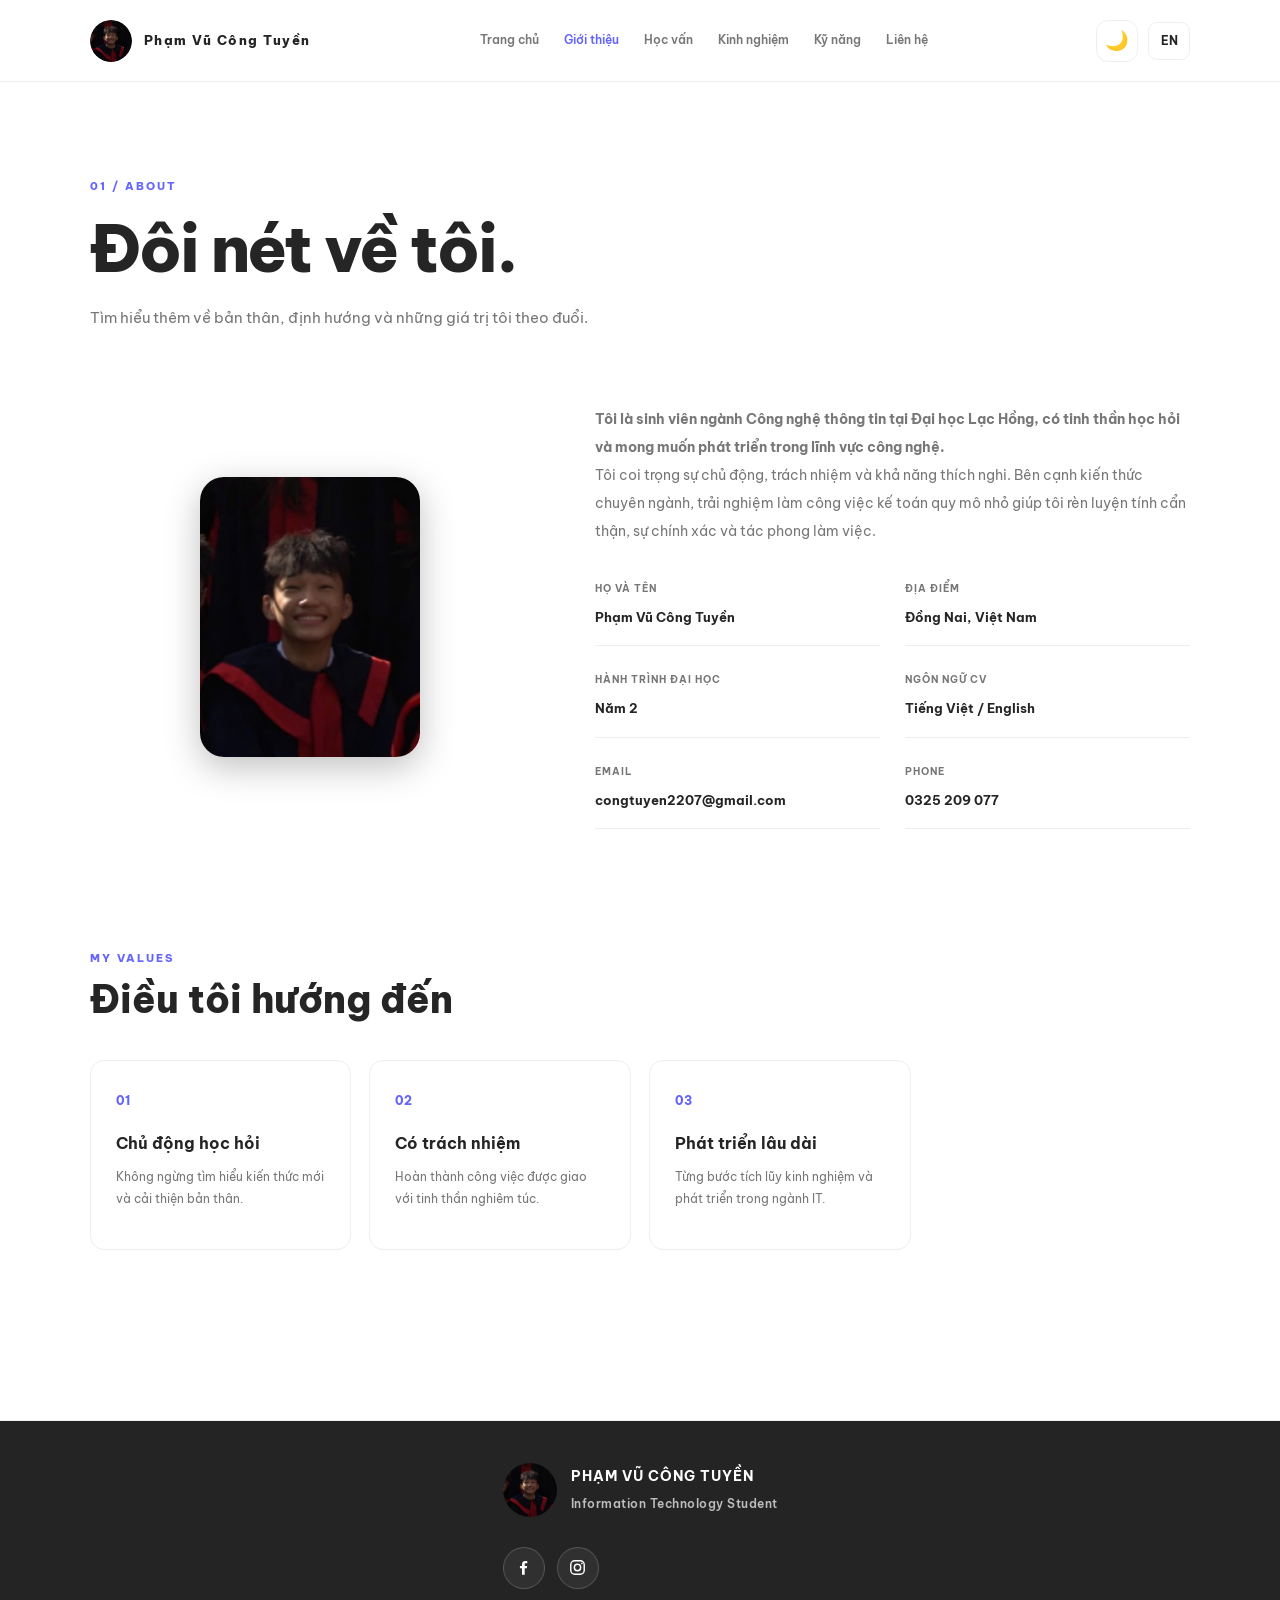
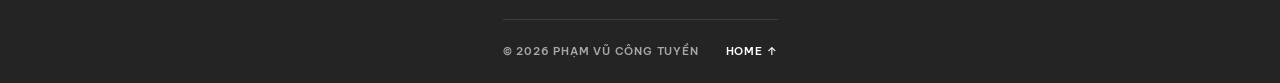
==== commit 1284f7f5: "Cập nhật giao diện CV và trang giới thiệu" ====
--- a/about.html
+++ b/about.html
@@ -1,175 +1,186 @@
-<!DOCTYPE html>
-<html lang="vi">
-
-<head>
-  <meta charset="UTF-8">
-  <meta name="viewport" content="width=device-width, initial-scale=1.0">
-  <title>Giới thiệu | Phạm Vũ Công Tuyền</title>
-  <link rel="preconnect" href="https://fonts.googleapis.com">
-  <link rel="preconnect" href="https://fonts.gstatic.com" crossorigin>
-  <link
-    href="https://fonts.googleapis.com/css2?family=Be+Vietnam+Pro:wght@400;500;600;700;800&family=Inter:wght@400;500;600;700;800&display=swap"
-    rel="stylesheet">
-  <link rel="stylesheet" href="css/style.css">
-</head>
-
-<body>
-
-  <header class="topbar">
-    <a class="brand" href="index.html">
-      <img class="brand-logo" src="images/logo.png" alt="Logo Công Tuyền">
-      <span>Phạm Vũ Công Tuyền</span>
-    </a>
-
-    <nav aria-label="Điều hướng chính">
-      <a href="index.html" data-vi="Trang chủ" data-en="Home">Trang chủ</a>
-      <a class="active" href="about.html" data-vi="Giới thiệu" data-en="About">Giới thiệu</a>
-      <a href="education.html" data-vi="Học vấn" data-en="Education">Học vấn</a>
-      <a href="experience.html" data-vi="Kinh nghiệm" data-en="Experience">Kinh nghiệm</a>
-      <a href="skills.html" data-vi="Kỹ năng" data-en="Skills">Kỹ năng</a>
-      <a href="contact.html" data-vi="Liên hệ" data-en="Contact">Liên hệ</a>
-    </nav>
-
-    <div class="top-actions">
-      <button class="lang-btn" id="languageToggle" type="button">EN</button>
-      <button class="menu-btn" id="menuToggle" type="button" aria-label="Mở menu">☰</button>
-    </div>
-  </header>
-
-  <main class="page-main">
-    <section class="page-banner section-wrap">
-      <p class="eyebrow">01 / ABOUT</p>
-      <h1 data-vi="Đôi nét về tôi." data-en="A little about me.">Đôi nét về tôi.</h1>
-      <p data-vi="Tìm hiểu thêm về bản thân, định hướng và những giá trị tôi theo đuổi."
-        data-en="Learn more about me, my goals, and the values I pursue.">
-        Tìm hiểu thêm về bản thân, định hướng và những giá trị tôi theo đuổi.
-      </p>
-    </section>
-
-    <section class="about section-wrap">
-      <div class="about-grid">
-        <div>
-          <p class="about-lead"
-            data-vi="Tôi là sinh viên ngành Công nghệ thông tin tại Đại học Lạc Hồng, có tinh thần học hỏi và mong muốn phát triển trong lĩnh vực công nghệ."
-            data-en="I am an Information Technology student at Lac Hong University, eager to learn and develop a career in technology.">
-            Tôi là sinh viên ngành Công nghệ thông tin tại Đại học Lạc Hồng, có tinh thần học hỏi và mong muốn phát
-            triển trong lĩnh vực công nghệ.
-          </p>
-        </div>
-
-        <div class="about-detail">
-          <p data-vi="Tôi coi trọng sự chủ động, trách nhiệm và khả năng thích nghi. Bên cạnh kiến thức chuyên ngành, trải nghiệm làm công việc kế toán quy mô nhỏ giúp tôi rèn luyện tính cẩn thận, sự chính xác và tác phong làm việc."
-            data-en="I value initiative, responsibility, and adaptability. My experience with small-scale accounting has helped me develop attention to detail, accuracy, and a practical work ethic.">
-            Tôi coi trọng sự chủ động, trách nhiệm và khả năng thích nghi. Bên cạnh kiến thức chuyên ngành, trải nghiệm
-            làm công việc kế toán quy mô nhỏ giúp tôi rèn luyện tính cẩn thận, sự chính xác và tác phong làm việc.
-          </p>
-
-          <div class="facts">
-            <div>
-              <small data-vi="HỌ VÀ TÊN" data-en="FULL NAME">HỌ VÀ TÊN</small>
-              <b>Phạm Vũ Công Tuyền</b>
-            </div>
-
-            <div>
-              <small data-vi="ĐỊA ĐIỂM" data-en="LOCATION">ĐỊA ĐIỂM</small>
-              <b data-vi="Đồng Nai, Việt Nam" data-en="Dong Nai, Vietnam">Đồng Nai, Việt Nam</b>
-            </div>
-
-            <div>
-              <small data-vi="HÀNH TRÌNH ĐẠI HỌC" data-en="UNIVERSITY JOURNEY">HÀNH TRÌNH ĐẠI HỌC</small>
-              <b data-vi="Năm 2" data-en="Year 2">Năm 2</b>
-            </div>
-
-            <div>
-              <small data-vi="NGÔN NGỮ CV" data-en="CV LANGUAGE">NGÔN NGỮ CV</small>
-              <b>Tiếng Việt / English</b>
-            </div>
-
-            <div>
-              <small>EMAIL</small>
-              <b>congtuyen2207@gmail.com</b>
-            </div>
-
-            <div>
-              <small>PHONE</small>
-              <b>0325 209 077</b>
-            </div>
-          </div>
-        </div>
-      </div>
-    </section>
-
-    <section class="about-values section-wrap">
-      <div class="section-heading">
-        <p class="eyebrow">MY VALUES</p>
-        <h2 data-vi="Điều tôi hướng đến" data-en="What I strive for">Điều tôi hướng đến</h2>
-      </div>
-
-      <div class="overview-grid">
-        <article class="overview-card">
-          <span>01</span>
-          <h3 data-vi="Chủ động học hỏi" data-en="Proactive learning">Chủ động học hỏi</h3>
-          <p data-vi="Không ngừng tìm hiểu kiến thức mới và cải thiện bản thân."
-            data-en="Continuously learning new things and improving myself.">Không ngừng tìm hiểu kiến thức mới và cải
-            thiện bản thân.</p>
-        </article>
-
-        <article class="overview-card">
-          <span>02</span>
-          <h3 data-vi="Có trách nhiệm" data-en="Responsibility">Có trách nhiệm</h3>
-          <p data-vi="Hoàn thành công việc được giao với tinh thần nghiêm túc."
-            data-en="Taking assigned tasks seriously and completing them responsibly.">Hoàn thành công việc được giao
-            với tinh thần nghiêm túc.</p>
-        </article>
-
-        <article class="overview-card">
-          <span>03</span>
-          <h3 data-vi="Phát triển lâu dài" data-en="Long-term growth">Phát triển lâu dài</h3>
-          <p data-vi="Từng bước tích lũy kinh nghiệm và phát triển trong ngành IT."
-            data-en="Gradually gaining experience and building a career in IT.">Từng bước tích lũy kinh nghiệm và phát
-            triển trong ngành IT.</p>
-        </article>
-      </div>
-    </section>
-  </main>
-
-  <footer class="site-footer">
-    <div class="footer-inner">
-      <div class="footer-brand">
-        <img src="images/logo.png" alt="Logo Công Tuyền">
-        <div>
-          <strong>PHẠM VŨ CÔNG TUYỀN</strong>
-          <span>Information Technology Student</span>
-        </div>
-      </div>
-
-      <div class="footer-socials">
-        <a class="social-link facebook" href="https://www.facebook.com/tuyen207.az?locale=vi_VN" target="_blank"
-          rel="noopener noreferrer" aria-label="Facebook">
-          <svg viewBox="0 0 24 24" aria-hidden="true">
-            <path
-              d="M13.5 21v-8h2.7l.4-3h-3.1V8.1c0-.9.3-1.5 1.6-1.5h1.7V4c-.3 0-1.3-.1-2.5-.1-2.5 0-4.2 1.5-4.2 4.3V10H7.5v3h2.6v8h3.4z" />
-          </svg>
-        </a>
-
-        <a class="social-link instagram" href="https://www.instagram.com/pvctwwhs/" target="_blank"
-          rel="noopener noreferrer" aria-label="Instagram">
-          <svg viewBox="0 0 24 24" aria-hidden="true">
-            <rect x="3.5" y="3.5" width="17" height="17" rx="5" />
-            <circle cx="12" cy="12" r="4" />
-            <circle class="instagram-dot" cx="17.6" cy="6.8" r="1" />
-          </svg>
-        </a>
-      </div>
-
-      <div class="footer-bottom">
-        <span>© 2026 PHẠM VŨ CÔNG TUYỀN</span>
-        <a href="index.html">HOME ↑</a>
-      </div>
-    </div>
-  </footer>
-
-  <script src="js/script.js"></script>
-</body>
-
+<!DOCTYPE html>
+<html lang="vi">
+
+<head>
+  <meta charset="UTF-8">
+  <meta name="viewport" content="width=device-width, initial-scale=1.0">
+  <title>Giới thiệu | Phạm Vũ Công Tuyền</title>
+  <link rel="icon" type="image/png" href="images/logo.png">
+  <link rel="preconnect" href="https://fonts.googleapis.com">
+  <link rel="preconnect" href="https://fonts.gstatic.com" crossorigin>
+  <link
+    href="https://fonts.googleapis.com/css2?family=Be+Vietnam+Pro:wght@400;500;600;700;800&family=Inter:wght@400;500;600;700;800&display=swap"
+    rel="stylesheet">
+  <link rel="stylesheet" href="css/style.css">
+</head>
+
+<body>
+
+  <header class="topbar">
+    <a class="brand" href="index.html">
+      <img class="brand-logo" src="images/logo.png" alt="Logo Công Tuyền">
+      <span>Phạm Vũ Công Tuyền</span>
+    </a>
+
+    <nav aria-label="Điều hướng chính">
+      <a href="index.html" data-vi="Trang chủ" data-en="Home">Trang chủ</a>
+      <a class="active" href="about.html" data-vi="Giới thiệu" data-en="About">Giới thiệu</a>
+      <a href="education.html" data-vi="Học vấn" data-en="Education">Học vấn</a>
+      <a href="experience.html" data-vi="Kinh nghiệm" data-en="Experience">Kinh nghiệm</a>
+      <a href="skills.html" data-vi="Kỹ năng" data-en="Skills">Kỹ năng</a>
+      <a href="contact.html" data-vi="Liên hệ" data-en="Contact">Liên hệ</a>
+    </nav>
+
+    <div class="top-actions">
+      <button class="theme-toggle" type="button" aria-label="Chuyển chế độ sáng tối" title="Chuyển chế độ sáng tối">
+        <span class="theme-icon">🌙</span>
+      </button>
+      <button class="lang-btn" id="languageToggle" type="button">EN</button>
+      <button class="menu-btn" id="menuToggle" type="button" aria-label="Mở menu">☰</button>
+    </div>
+  </header>
+
+  <main class="page-main">
+    <section class="page-banner section-wrap">
+      <p class="eyebrow">01 / ABOUT</p>
+      <h1 data-vi="Đôi nét về tôi." data-en="A little about me.">Đôi nét về tôi.</h1>
+      <p data-vi="Tìm hiểu thêm về bản thân, định hướng và những giá trị tôi theo đuổi."
+        data-en="Learn more about me, my goals, and the values I pursue.">
+        Tìm hiểu thêm về bản thân, định hướng và những giá trị tôi theo đuổi.
+      </p>
+    </section>
+
+    <section class="about section-wrap">
+      <div class="about-grid">
+
+        <div class="about-intro">
+          <img class="about-avatar" src="images/congtuyen.png" alt="Ảnh cá nhân">
+        </div>
+
+        <div class="about-detail">
+
+          <p class="about-lead"
+            data-vi="Tôi là sinh viên ngành Công nghệ thông tin tại Đại học Lạc Hồng, có tinh thần học hỏi và mong muốn phát triển trong lĩnh vực công nghệ."
+            data-en="I am an Information Technology student at Lac Hong University, eager to learn and develop a career in technology.">
+            Tôi là sinh viên ngành Công nghệ thông tin tại Đại học Lạc Hồng, có tinh thần học hỏi và mong muốn phát
+            triển trong lĩnh vực công nghệ.
+          </p>
+
+          <p data-vi="Tôi coi trọng sự chủ động, trách nhiệm và khả năng thích nghi. Bên cạnh kiến thức chuyên ngành, trải nghiệm làm công việc kế toán quy mô nhỏ giúp tôi rèn luyện tính cẩn thận, sự chính xác và tác phong làm việc."
+            data-en="I value initiative, responsibility, and adaptability. My experience with small-scale accounting has helped me develop attention to detail, accuracy, and a practical work ethic.">
+            Tôi coi trọng sự chủ động, trách nhiệm và khả năng thích nghi. Bên cạnh kiến thức chuyên ngành, trải nghiệm
+            làm công việc kế toán quy mô nhỏ giúp tôi rèn luyện tính cẩn thận, sự chính xác và tác phong làm việc.
+          </p>
+
+          <div class="facts">
+            <div>
+              <small data-vi="HỌ VÀ TÊN" data-en="FULL NAME">HỌ VÀ TÊN</small>
+              <b>Phạm Vũ Công Tuyền</b>
+            </div>
+
+            <div>
+              <small data-vi="ĐỊA ĐIỂM" data-en="LOCATION">ĐỊA ĐIỂM</small>
+              <b data-vi="Đồng Nai, Việt Nam" data-en="Dong Nai, Vietnam">Đồng Nai, Việt Nam</b>
+            </div>
+
+            <div>
+              <small data-vi="HÀNH TRÌNH ĐẠI HỌC" data-en="UNIVERSITY JOURNEY">HÀNH TRÌNH ĐẠI HỌC</small>
+              <b data-vi="Năm 2" data-en="Year 2">Năm 2</b>
+            </div>
+
+            <div>
+              <small data-vi="NGÔN NGỮ CV" data-en="CV LANGUAGE">NGÔN NGỮ CV</small>
+              <b>Tiếng Việt / English</b>
+            </div>
+
+            <div>
+              <small>EMAIL</small>
+              <b>congtuyen2207@gmail.com</b>
+            </div>
+
+            <div>
+              <small>PHONE</small>
+              <b>0325 209 077</b>
+            </div>
+          </div>
+        </div>
+      </div>
+    </section>
+
+    <section class="about-values section-wrap">
+      <div class="section-heading">
+        <p class="eyebrow">MY VALUES</p>
+        <h2 data-vi="Điều tôi hướng đến" data-en="What I strive for">Điều tôi hướng đến</h2>
+      </div>
+
+      <div class="overview-grid">
+        <article class="overview-card">
+          <span>01</span>
+          <h3 data-vi="Chủ động học hỏi" data-en="Proactive learning">Chủ động học hỏi</h3>
+          <p data-vi="Không ngừng tìm hiểu kiến thức mới và cải thiện bản thân."
+            data-en="Continuously learning new things and improving myself.">
+            Không ngừng tìm hiểu kiến thức mới và cải thiện bản thân.
+          </p>
+        </article>
+
+        <article class="overview-card">
+          <span>02</span>
+          <h3 data-vi="Có trách nhiệm" data-en="Responsibility">Có trách nhiệm</h3>
+          <p data-vi="Hoàn thành công việc được giao với tinh thần nghiêm túc."
+            data-en="Taking assigned tasks seriously and completing them responsibly.">
+            Hoàn thành công việc được giao với tinh thần nghiêm túc.
+          </p>
+        </article>
+
+        <article class="overview-card">
+          <span>03</span>
+          <h3 data-vi="Phát triển lâu dài" data-en="Long-term growth">Phát triển lâu dài</h3>
+          <p data-vi="Từng bước tích lũy kinh nghiệm và phát triển trong ngành IT."
+            data-en="Gradually gaining experience and building a career in IT.">
+            Từng bước tích lũy kinh nghiệm và phát triển trong ngành IT.
+          </p>
+        </article>
+      </div>
+    </section>
+  </main>
+
+  <footer class="site-footer">
+    <div class="footer-inner">
+      <div class="footer-brand">
+        <img src="images/logo.png" alt="Logo Công Tuyền">
+        <div>
+          <strong>PHẠM VŨ CÔNG TUYỀN</strong>
+          <span>Information Technology Student</span>
+        </div>
+      </div>
+
+      <div class="footer-socials">
+        <a class="social-link facebook" href="https://www.facebook.com/tuyen207.az?locale=vi_VN" target="_blank"
+          rel="noopener noreferrer" aria-label="Facebook">
+          <svg viewBox="0 0 24 24" aria-hidden="true">
+            <path
+              d="M13.5 21v-8h2.7l.4-3h-3.1V8.1c0-.9.3-1.5 1.6-1.5h1.7V4c-.3 0-1.3-.1-2.5-.1-2.5 0-4.2 1.5-4.2 4.3V10H7.5v3h2.6v8h3.4z" />
+          </svg>
+        </a>
+
+        <a class="social-link instagram" href="https://www.instagram.com/pvctwwhs/" target="_blank"
+          rel="noopener noreferrer" aria-label="Instagram">
+          <svg viewBox="0 0 24 24" aria-hidden="true">
+            <rect x="3.5" y="3.5" width="17" height="17" rx="5" />
+            <circle cx="12" cy="12" r="4" />
+            <circle class="instagram-dot" cx="17.6" cy="6.8" r="1" />
+          </svg>
+        </a>
+      </div>
+
+      <div class="footer-bottom">
+        <span>© 2026 PHẠM VŨ CÔNG TUYỀN</span>
+        <a href="index.html">HOME ↑</a>
+      </div>
+    </div>
+  </footer>
+
+  <script src="js/script.js"></script>
+</body>
+
 </html>
--- a/css/style.css
+++ b/css/style.css
@@ -1791,4 +1791,37 @@
     background: #22222D;
     color: #F1F1F7;
     border-color: #444452;
+}
+
+.about-intro {
+    display: flex;
+    align-items: center;
+    justify-content: center;
+    height: 100%;
+}
+
+.about-avatar {
+    width: 220px;
+    height: 280px;
+    object-fit: cover;
+    object-position: center;
+    border-radius: 24px;
+    flex-shrink: 0;
+    box-shadow: 0 10px 35px rgba(0, 0, 0, 0.25);
+    transition: transform 0.3s ease;
+}
+
+.about-avatar:hover {
+    transform: translateY(-5px);
+}
+
+@media (max-width: 600px) {
+    .about-intro {
+        justify-content: center;
+    }
+
+    .about-avatar {
+        width: 180px;
+        height: 230px;
+    }
 }
